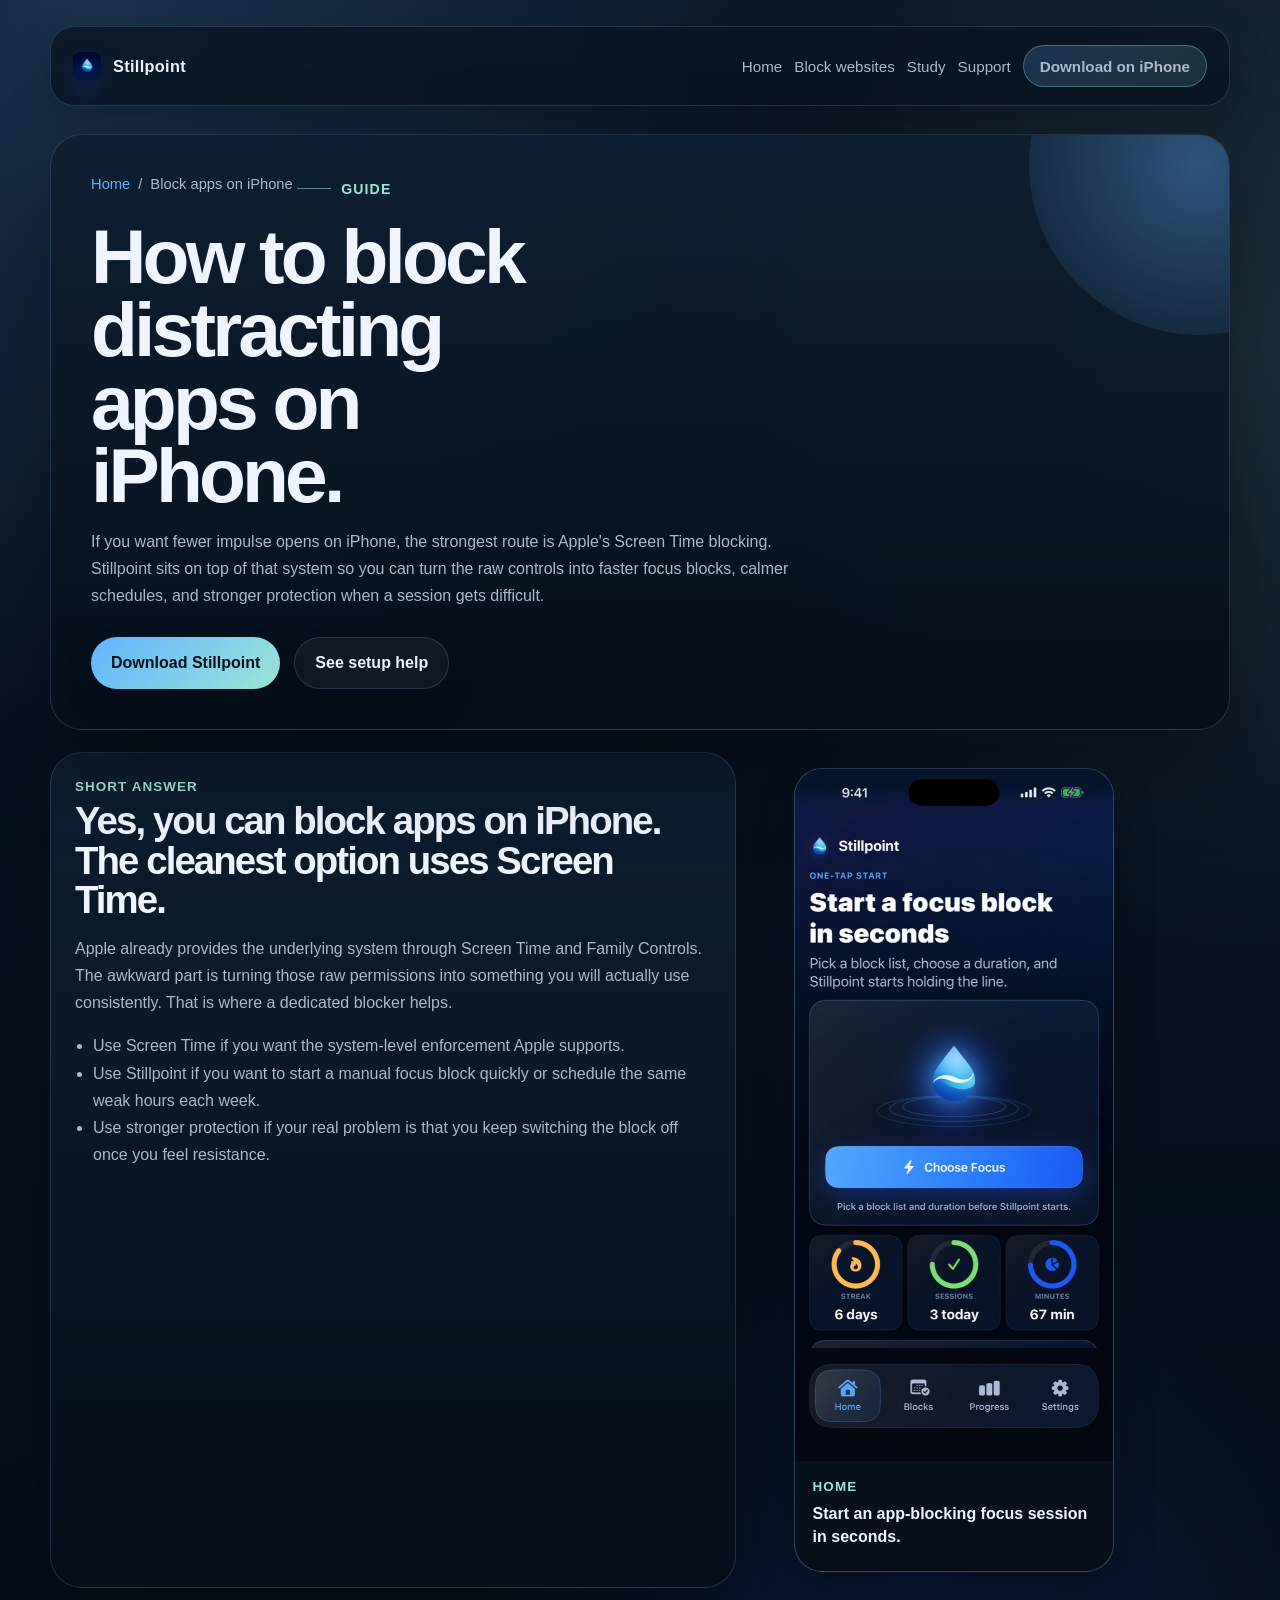
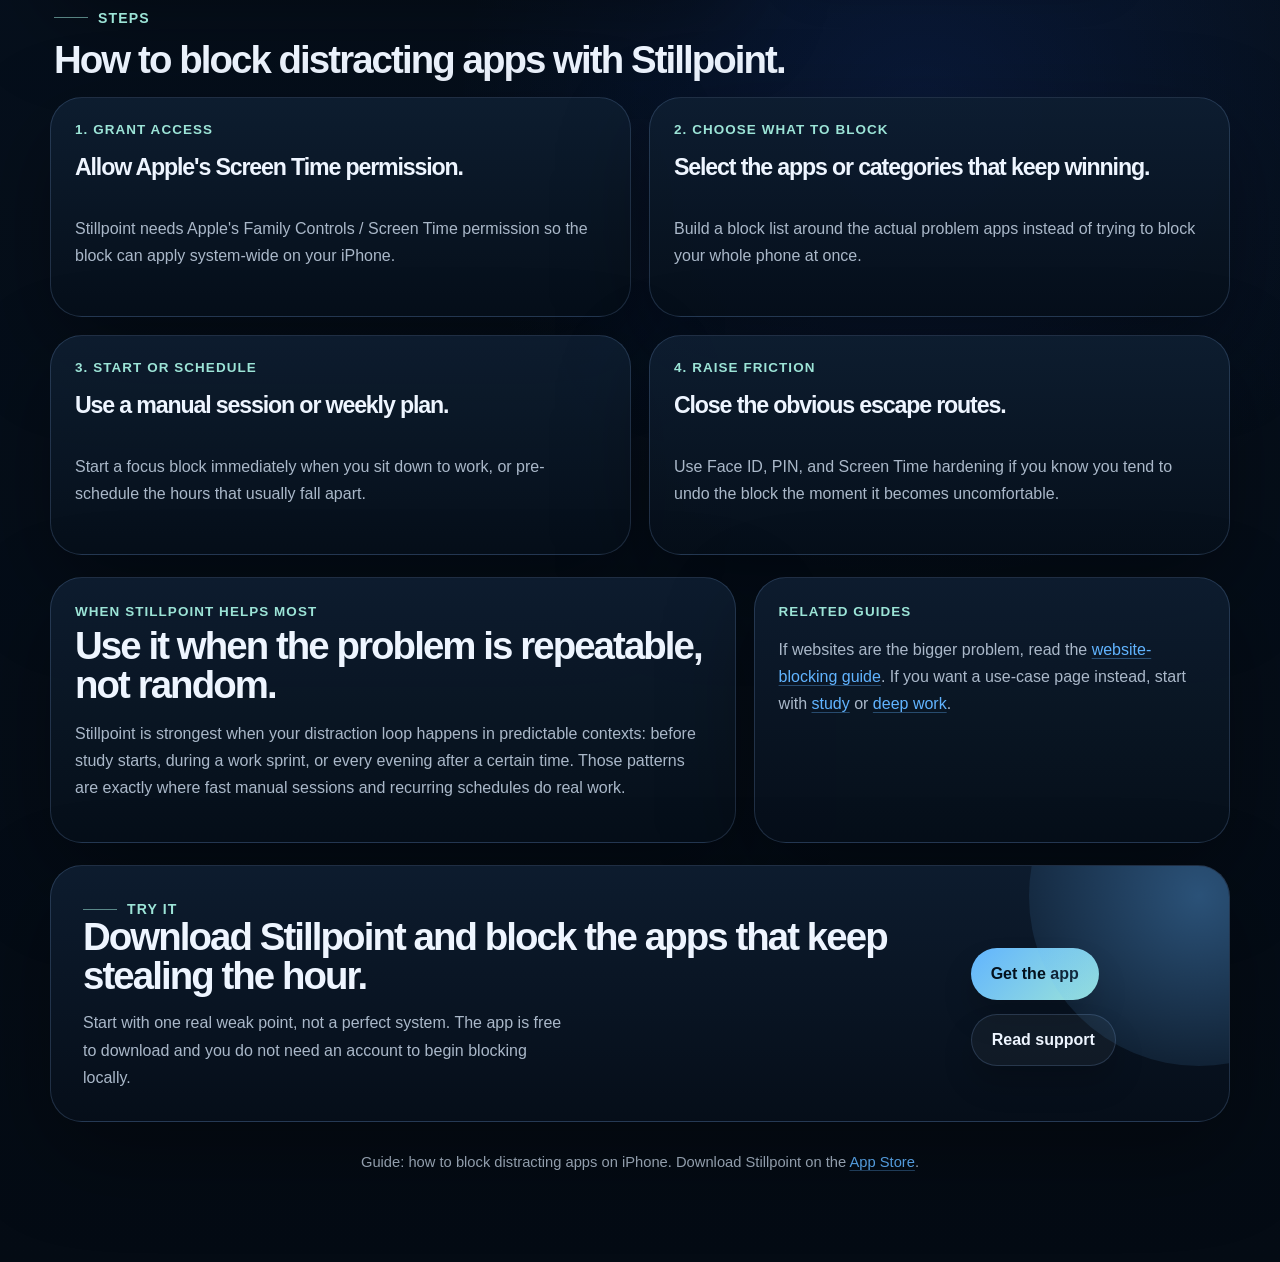
==== block-apps-on-iphone/index.html @ ac5dfe89 "Add evergreen iPhone blocking guides" ====
<!DOCTYPE html>
<html lang="en">
<head>
  <meta charset="utf-8">
  <meta name="viewport" content="width=device-width, initial-scale=1">
  <title>How to Block Distracting Apps on iPhone | Stillpoint Guide</title>
  <meta name="description" content="A practical guide to blocking distracting apps on iPhone with Apple's Screen Time tools, plus when Stillpoint helps with calmer focus blocks and schedules.">
  <meta name="apple-itunes-app" content="app-id=6763879455">
  <link rel="canonical" href="https://oscardowd.github.io/stillpoint-site/block-apps-on-iphone/">
  <link rel="stylesheet" href="../styles.css">
</head>
<body>
  <div class="shell">
    <nav class="nav">
      <a class="brand" href="../">
        <img class="brand-image" src="../assets/brand/stillpoint-mark.png" alt="" width="28" height="28">
        <span>Stillpoint</span>
      </a>
      <div class="nav-links">
        <a href="../">Home</a>
        <a href="../block-websites-on-iphone/">Block websites</a>
        <a href="../study/">Study</a>
        <a href="../support/">Support</a>
        <a class="nav-cta" href="https://apps.apple.com/app/id6763879455" target="_blank" rel="noreferrer">Download on iPhone</a>
      </div>
    </nav>

    <section class="page-hero">
      <div class="hero-copy">
        <div class="breadcrumb"><a href="../">Home</a> / <span>Block apps on iPhone</span></div>
        <div class="eyebrow">Guide</div>
        <h1>How to block distracting apps on iPhone.</h1>
        <p>If you want fewer impulse opens on iPhone, the strongest route is Apple's Screen Time blocking. Stillpoint sits on top of that system so you can turn the raw controls into faster focus blocks, calmer schedules, and stronger protection when a session gets difficult.</p>
        <div class="button-row">
          <a class="button" href="https://apps.apple.com/app/id6763879455" target="_blank" rel="noreferrer">Download Stillpoint</a>
          <a class="button-secondary" href="../support/">See setup help</a>
        </div>
      </div>
    </section>

    <section class="content-grid section-block">
      <article class="content-card">
        <div class="muted-label">Short answer</div>
        <h2>Yes, you can block apps on iPhone. The cleanest option uses Screen Time.</h2>
        <p>Apple already provides the underlying system through Screen Time and Family Controls. The awkward part is turning those raw permissions into something you will actually use consistently. That is where a dedicated blocker helps.</p>
        <ul class="list">
          <li>Use Screen Time if you want the system-level enforcement Apple supports.</li>
          <li>Use Stillpoint if you want to start a manual focus block quickly or schedule the same weak hours each week.</li>
          <li>Use stronger protection if your real problem is that you keep switching the block off once you feel resistance.</li>
        </ul>
      </article>

      <aside class="stack">
        <figure class="shot-card page-shot">
          <img src="../assets/screenshots/home.jpg" alt="Stillpoint Home screen showing a focus block action and weekly stats." decoding="async" width="722" height="1562">
          <figcaption>
            <span class="muted-label">Home</span>
            <strong>Start an app-blocking focus session in seconds.</strong>
          </figcaption>
        </figure>
      </aside>
    </section>

    <section class="section-block">
      <div class="section-heading">
        <div class="eyebrow">Steps</div>
        <h2>How to block distracting apps with Stillpoint.</h2>
      </div>

      <div class="feature-grid">
        <article class="card feature-card">
          <div class="muted-label">1. Grant access</div>
          <h3>Allow Apple's Screen Time permission.</h3>
          <p>Stillpoint needs Apple's Family Controls / Screen Time permission so the block can apply system-wide on your iPhone.</p>
        </article>
        <article class="card feature-card">
          <div class="muted-label">2. Choose what to block</div>
          <h3>Select the apps or categories that keep winning.</h3>
          <p>Build a block list around the actual problem apps instead of trying to block your whole phone at once.</p>
        </article>
        <article class="card feature-card">
          <div class="muted-label">3. Start or schedule</div>
          <h3>Use a manual session or weekly plan.</h3>
          <p>Start a focus block immediately when you sit down to work, or pre-schedule the hours that usually fall apart.</p>
        </article>
        <article class="card feature-card">
          <div class="muted-label">4. Raise friction</div>
          <h3>Close the obvious escape routes.</h3>
          <p>Use Face ID, PIN, and Screen Time hardening if you know you tend to undo the block the moment it becomes uncomfortable.</p>
        </article>
      </div>
    </section>

    <section class="section-block">
      <div class="content-grid">
        <article class="content-card">
          <div class="muted-label">When Stillpoint helps most</div>
          <h2>Use it when the problem is repeatable, not random.</h2>
          <p>Stillpoint is strongest when your distraction loop happens in predictable contexts: before study starts, during a work sprint, or every evening after a certain time. Those patterns are exactly where fast manual sessions and recurring schedules do real work.</p>
        </article>

        <aside class="stack">
          <article class="content-card">
            <div class="muted-label">Related guides</div>
            <p>If websites are the bigger problem, read the <a href="../block-websites-on-iphone/">website-blocking guide</a>. If you want a use-case page instead, start with <a href="../study/">study</a> or <a href="../deep-work/">deep work</a>.</p>
          </article>
        </aside>
      </div>
    </section>

    <section class="cta-band">
      <div>
        <div class="eyebrow">Try it</div>
        <h2>Download Stillpoint and block the apps that keep stealing the hour.</h2>
        <p>Start with one real weak point, not a perfect system. The app is free to download and you do not need an account to begin blocking locally.</p>
      </div>
      <div class="button-row">
        <a class="button" href="https://apps.apple.com/app/id6763879455" target="_blank" rel="noreferrer">Get the app</a>
        <a class="button-secondary" href="../support/">Read support</a>
      </div>
    </section>

    <p class="footer">Guide: how to block distracting apps on iPhone. Download Stillpoint on the <a href="https://apps.apple.com/app/id6763879455" target="_blank" rel="noreferrer">App Store</a>.</p>
  </div>
</body>
</html>
---- styles.css ----
:root {
  --bg: #06101d;
  --bg-deep: #040b14;
  --panel: rgba(11, 23, 39, 0.82);
  --panel-strong: rgba(8, 18, 31, 0.94);
  --panel-soft: rgba(17, 34, 57, 0.72);
  --line: rgba(149, 193, 255, 0.18);
  --line-strong: rgba(149, 193, 255, 0.28);
  --text: #eef5ff;
  --muted: #aab8c9;
  --muted-strong: #c7d4e5;
  --accent: #61b4ff;
  --accent-strong: #9ce4d7;
  --accent-deep: #245dff;
  --success: #88e66c;
  --warm: #ffd27a;
  --shadow: 0 32px 90px rgba(0, 0, 0, 0.34);
  --shadow-soft: 0 16px 40px rgba(0, 0, 0, 0.24);
}

* {
  box-sizing: border-box;
}

html {
  color-scheme: dark;
  scroll-behavior: smooth;
}

body {
  margin: 0;
  min-height: 100vh;
  font-family: "Avenir Next", "SF Pro Display", "Segoe UI", sans-serif;
  color: var(--text);
  background:
    radial-gradient(circle at 8% 0%, rgba(97, 180, 255, 0.18), transparent 24%),
    radial-gradient(circle at 100% 12%, rgba(156, 228, 215, 0.12), transparent 22%),
    radial-gradient(circle at 72% 60%, rgba(36, 93, 255, 0.12), transparent 24%),
    linear-gradient(180deg, #0a1525 0%, var(--bg) 52%, var(--bg-deep) 100%);
}

a {
  color: inherit;
}

p a,
li a {
  color: var(--accent);
  text-decoration-color: rgba(97, 180, 255, 0.34);
  text-underline-offset: 0.18em;
}

p a:hover,
li a:hover,
p a:focus-visible,
li a:focus-visible {
  color: var(--accent-strong);
}

img {
  display: block;
  max-width: 100%;
}

.shell {
  width: min(1180px, calc(100% - 32px));
  margin: 0 auto;
  padding: 26px 0 72px;
}

.nav {
  display: flex;
  align-items: center;
  justify-content: space-between;
  gap: 24px;
  padding: 18px 22px;
  border: 1px solid var(--line);
  border-radius: 24px;
  background: rgba(10, 20, 34, 0.78);
  backdrop-filter: blur(18px);
  box-shadow: var(--shadow-soft);
}

.brand {
  display: inline-flex;
  align-items: center;
  gap: 12px;
  font-size: 1.02rem;
  font-weight: 700;
  letter-spacing: 0.02em;
  text-decoration: none;
}

.brand-image {
  width: 28px;
  height: 28px;
  border-radius: 8px;
  box-shadow: 0 14px 28px rgba(36, 93, 255, 0.18);
}

.nav-links {
  display: flex;
  flex-wrap: wrap;
  align-items: center;
  justify-content: flex-end;
  gap: 12px;
}

.nav-links a {
  color: var(--muted);
  font-size: 0.95rem;
  text-decoration: none;
}

.nav-links a:hover,
.nav-links a:focus-visible {
  color: var(--text);
}

.nav-cta {
  display: inline-flex;
  align-items: center;
  justify-content: center;
  min-height: 42px;
  padding: 0 16px;
  border-radius: 999px;
  border: 1px solid rgba(156, 228, 215, 0.34);
  background: linear-gradient(135deg, rgba(97, 180, 255, 0.2), rgba(156, 228, 215, 0.14));
  color: var(--text);
  font-weight: 700;
}

.hero,
.page-hero,
.card,
.content-card,
.proof-card,
.cta-band,
.trust-strip {
  border: 1px solid var(--line);
  border-radius: 32px;
  background: linear-gradient(180deg, rgba(14, 30, 49, 0.92), rgba(6, 15, 26, 0.92));
  box-shadow: var(--shadow);
}

.hero,
.page-hero {
  margin-top: 28px;
  padding: 40px;
  position: relative;
  overflow: hidden;
}

.hero::after,
.page-hero::after,
.cta-band::after {
  content: "";
  position: absolute;
  right: -140px;
  top: -140px;
  width: 340px;
  height: 340px;
  border-radius: 50%;
  background: radial-gradient(circle, rgba(97, 180, 255, 0.36), rgba(97, 180, 255, 0));
  pointer-events: none;
}

.hero-home::before {
  content: "";
  position: absolute;
  inset: auto auto 16px 16px;
  width: 180px;
  height: 180px;
  border-radius: 50%;
  background: radial-gradient(circle, rgba(36, 93, 255, 0.18), rgba(36, 93, 255, 0));
  filter: blur(10px);
  pointer-events: none;
}

.hero-grid {
  display: grid;
  grid-template-columns: minmax(0, 1.05fr) minmax(320px, 0.95fr);
  gap: 28px;
  align-items: center;
}

.hero-copy {
  max-width: 700px;
  position: relative;
  z-index: 1;
}

.hero-aside {
  position: relative;
  z-index: 1;
  display: grid;
  gap: 16px;
}

.eyebrow {
  display: inline-flex;
  align-items: center;
  gap: 10px;
  color: var(--accent-strong);
  font-size: 0.88rem;
  font-weight: 700;
  letter-spacing: 0.08em;
  text-transform: uppercase;
}

.eyebrow::before {
  content: "";
  width: 34px;
  height: 1px;
  background: rgba(156, 228, 215, 0.55);
}

h1,
h2,
h3 {
  margin: 0;
  letter-spacing: -0.05em;
}

h1 {
  margin-top: 18px;
  max-width: 11ch;
  font-size: clamp(3rem, 6vw, 5.2rem);
  line-height: 0.95;
}

h2 {
  font-size: clamp(1.9rem, 3vw, 3rem);
  line-height: 1.02;
}

h3 {
  font-size: 1.45rem;
  line-height: 1.1;
}

p,
li {
  color: var(--muted);
  line-height: 1.7;
  font-size: 1rem;
}

.hero p {
  max-width: 62ch;
  margin: 18px 0 0;
  font-size: 1.05rem;
}

.hero-pills {
  display: flex;
  flex-wrap: wrap;
  gap: 10px;
  margin-top: 24px;
}

.pill {
  padding: 10px 14px;
  border: 1px solid rgba(149, 193, 255, 0.2);
  border-radius: 999px;
  background: rgba(255, 255, 255, 0.04);
  color: var(--muted-strong);
  font-size: 0.92rem;
  line-height: 1.2;
}

.button-row {
  display: flex;
  flex-wrap: wrap;
  gap: 14px;
  margin-top: 28px;
}

.button,
.button-secondary {
  display: inline-flex;
  align-items: center;
  justify-content: center;
  gap: 10px;
  min-height: 52px;
  padding: 0 20px;
  border-radius: 999px;
  text-decoration: none;
  font-weight: 700;
  box-shadow: 0 18px 30px rgba(0, 0, 0, 0.18);
}

.button {
  background: linear-gradient(135deg, var(--accent), var(--accent-strong));
  color: #04111d;
}

.button-secondary {
  border: 1px solid var(--line);
  color: var(--text);
  background: rgba(255, 255, 255, 0.04);
}

.hero-meta {
  margin-top: 16px;
  color: var(--muted-strong);
  font-size: 0.94rem;
}

.device-card,
.shot-card {
  border: 1px solid var(--line-strong);
  border-radius: 28px;
  background: linear-gradient(180deg, rgba(16, 33, 55, 0.92), rgba(7, 15, 26, 0.96));
  overflow: hidden;
  box-shadow: var(--shadow-soft);
}

.device-card img,
.shot-card img {
  width: 100%;
  height: auto;
}

.device-card-featured {
  transform: translateY(6px);
}

.proof-card,
.card,
.content-card {
  padding: 24px;
}

.muted-label {
  display: inline-block;
  font-size: 0.84rem;
  font-weight: 700;
  letter-spacing: 0.08em;
  text-transform: uppercase;
  color: var(--accent-strong);
}

.trust-strip {
  display: grid;
  grid-template-columns: repeat(3, minmax(0, 1fr));
  gap: 18px;
  margin-top: 22px;
  padding: 20px 24px;
}

.trust-item {
  display: grid;
  gap: 8px;
}

.trust-kicker {
  color: var(--accent);
  font-size: 0.9rem;
  font-weight: 700;
}

.trust-item strong {
  color: var(--text);
  font-size: 1rem;
  line-height: 1.45;
}

.section-block {
  margin-top: 22px;
}

.section-heading {
  display: grid;
  gap: 14px;
  margin-bottom: 18px;
  padding: 0 4px;
}

.section-heading p {
  max-width: 70ch;
  margin: 0;
}

.feature-grid {
  display: grid;
  grid-template-columns: repeat(2, minmax(0, 1fr));
  gap: 18px;
}

.feature-card {
  display: grid;
  gap: 12px;
  min-height: 220px;
}

.showcase-grid {
  display: grid;
  grid-template-columns: repeat(4, minmax(0, 1fr));
  gap: 18px;
}

.card-link {
  display: block;
  color: inherit;
  text-decoration: none;
}

.card-link:hover .link-card,
.card-link:focus-visible .link-card {
  border-color: rgba(156, 228, 215, 0.34);
  transform: translateY(-2px);
}

.link-card {
  display: grid;
  gap: 12px;
  min-height: 220px;
  transition: transform 160ms ease, border-color 160ms ease;
}

.link-card .link-card-foot {
  display: inline-flex;
  align-items: center;
  gap: 8px;
  margin-top: auto;
  color: var(--accent);
  font-weight: 700;
}

.breadcrumb {
  display: inline-flex;
  flex-wrap: wrap;
  gap: 8px;
  margin-bottom: 10px;
  color: var(--muted);
  font-size: 0.92rem;
}

.breadcrumb a {
  color: var(--accent);
  text-decoration: none;
}

.page-shot {
  max-width: 320px;
}

.shot-card figcaption {
  display: grid;
  gap: 8px;
  padding: 18px 18px 22px;
}

.shot-card strong {
  color: var(--text);
  font-size: 1rem;
  line-height: 1.45;
}

.content-grid {
  display: grid;
  grid-template-columns: minmax(0, 1.18fr) minmax(300px, 0.82fr);
  gap: 18px;
}

.stack {
  display: grid;
  gap: 18px;
}

.list {
  margin: 16px 0 0;
  padding-left: 18px;
}

.faq-grid {
  display: grid;
  grid-template-columns: repeat(2, minmax(0, 1fr));
  gap: 18px;
}

.faq-card {
  display: grid;
  gap: 12px;
}

.faq-card h3,
.content-card h2,
.proof-card h2 {
  margin-top: 6px;
}

.cta-band {
  position: relative;
  display: flex;
  align-items: center;
  justify-content: space-between;
  gap: 24px;
  margin-top: 22px;
  padding: 30px 32px;
  overflow: hidden;
}

.cta-band p {
  max-width: 54ch;
  margin: 14px 0 0;
}

.footer {
  margin-top: 28px;
  color: var(--muted);
  font-size: 0.92rem;
  text-align: center;
}

.footer a {
  color: var(--accent);
}

@media (max-width: 1080px) {
  .hero-grid,
  .content-grid {
    grid-template-columns: 1fr;
  }

  .showcase-grid {
    grid-template-columns: repeat(2, minmax(0, 1fr));
  }
}

@media (max-width: 860px) {
  .shell {
    width: min(100%, calc(100% - 24px));
    padding-top: 18px;
    padding-bottom: 52px;
  }

  .nav {
    align-items: flex-start;
    flex-direction: column;
  }

  .nav-links {
    justify-content: flex-start;
  }

  .hero,
  .page-hero,
  .card,
  .content-card,
  .proof-card,
  .cta-band,
  .trust-strip {
    border-radius: 26px;
  }

  .hero,
  .page-hero {
    padding: 28px 24px;
  }

  .feature-grid,
  .faq-grid,
  .showcase-grid,
  .trust-strip {
    grid-template-columns: 1fr;
  }

  .cta-band {
    flex-direction: column;
    align-items: flex-start;
    padding: 28px 24px;
  }
}

@media (max-width: 640px) {
  h1 {
    max-width: 10ch;
    font-size: clamp(2.5rem, 12vw, 3.5rem);
  }

  h2 {
    font-size: 1.8rem;
  }

  h3 {
    font-size: 1.3rem;
  }

  .button,
  .button-secondary,
  .nav-cta {
    width: 100%;
  }

  .button-row {
    width: 100%;
  }

  .button-row > * {
    flex: 1 1 100%;
  }
}
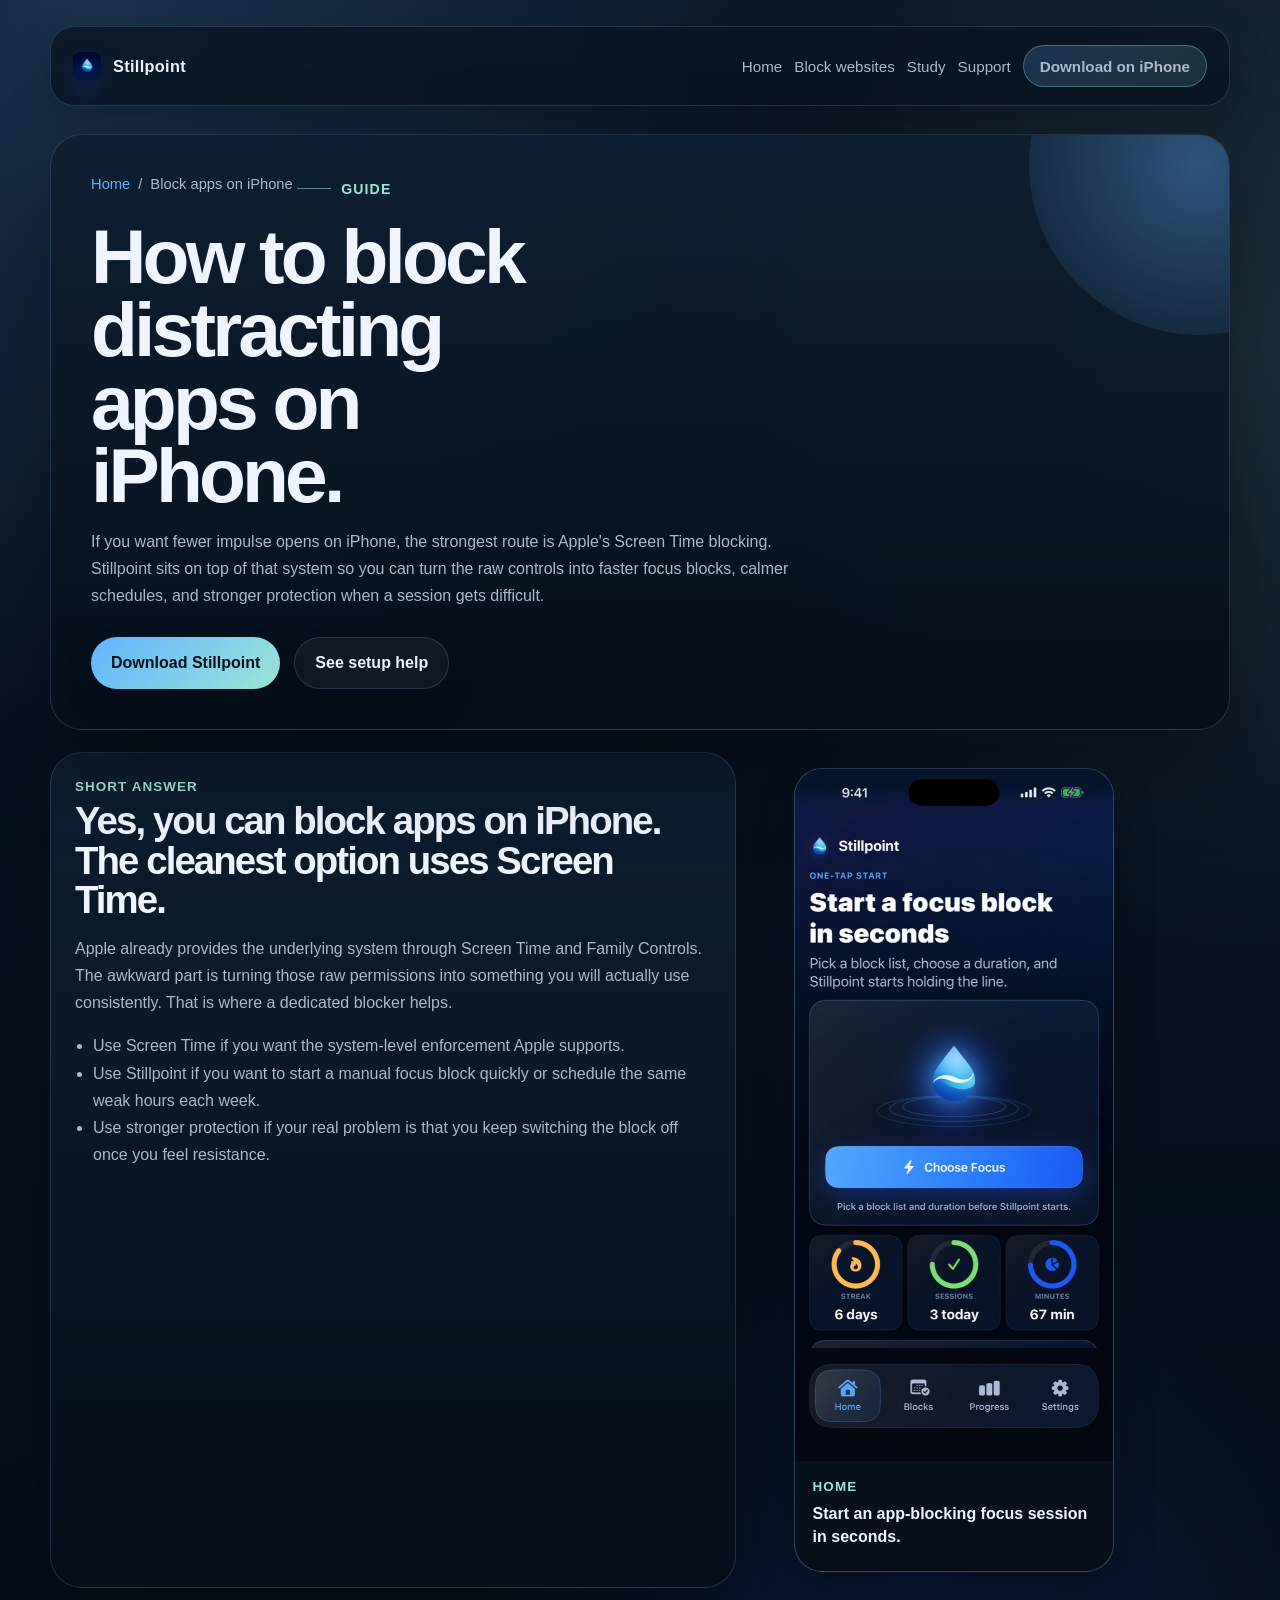
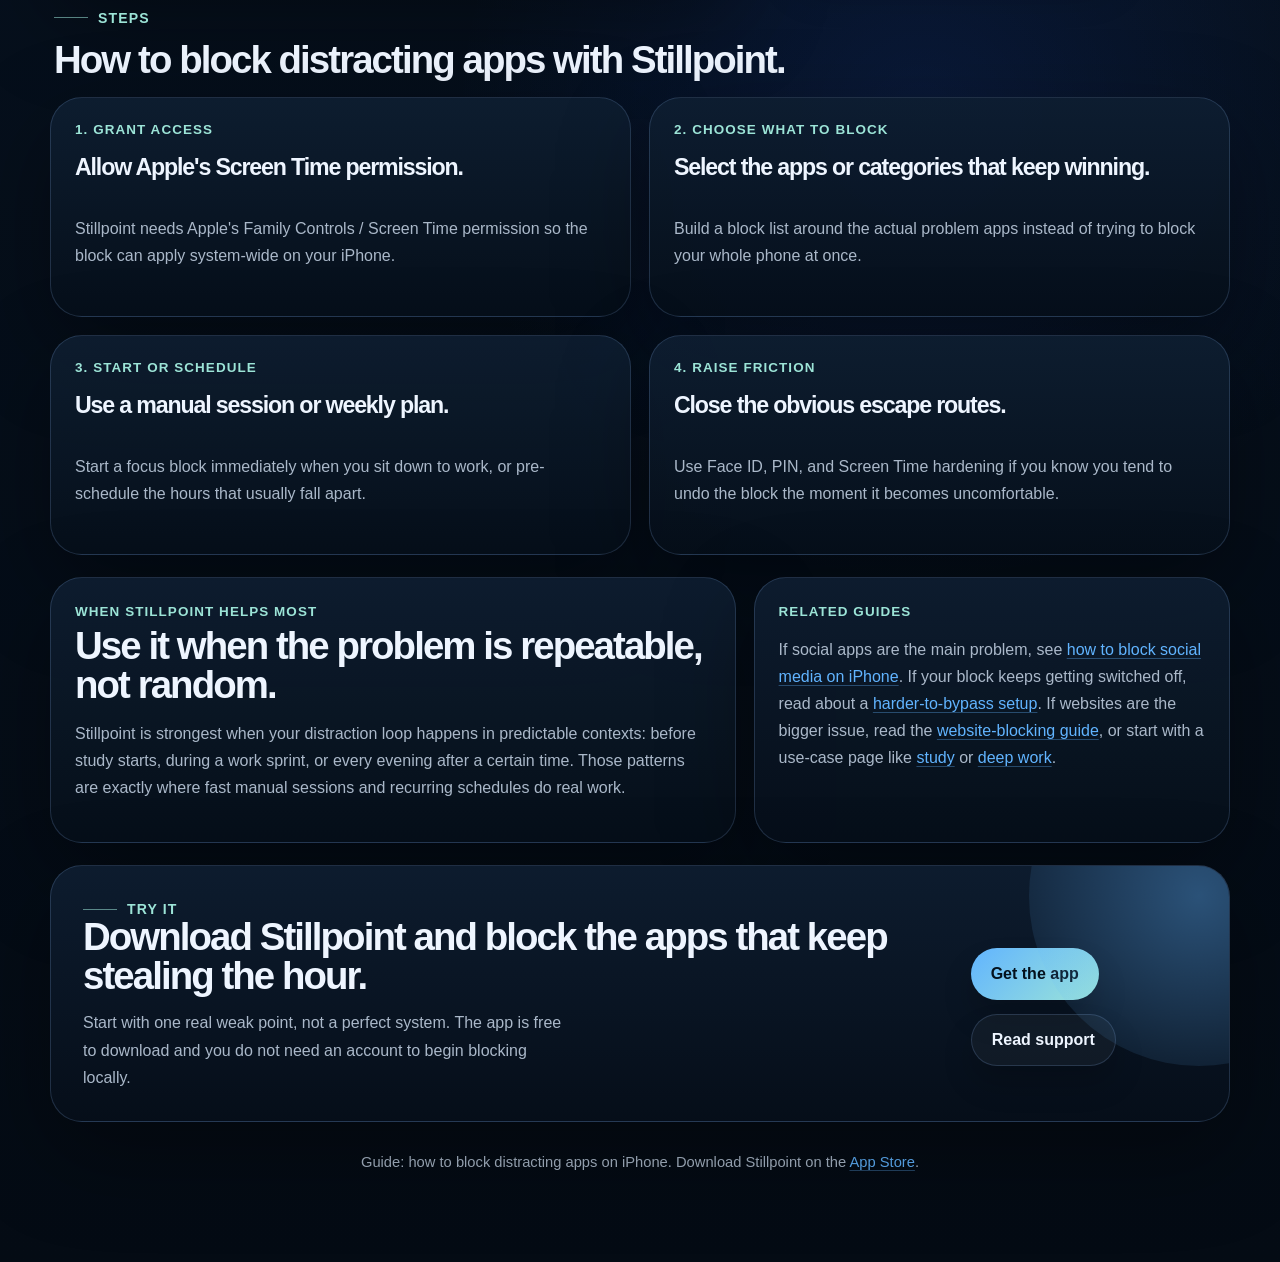
==== commit 95fe25b8: "Add high-intent SEO pages for app blocking and social media New organic-discovery landing pages targ" ====
--- a/block-apps-on-iphone/index.html
+++ b/block-apps-on-iphone/index.html
@@ -6,6 +6,19 @@
   <title>How to Block Distracting Apps on iPhone | Stillpoint Guide</title>
   <meta name="description" content="A practical guide to blocking distracting apps on iPhone with Apple's Screen Time tools, plus when Stillpoint helps with calmer focus blocks and schedules.">
   <meta name="apple-itunes-app" content="app-id=6763879455">
+  <meta property="og:type" content="website">
+  <meta property="og:site_name" content="Stillpoint">
+  <meta property="og:title" content="How to Block Distracting Apps on iPhone | Stillpoint Guide">
+  <meta property="og:description" content="A practical guide to blocking distracting apps on iPhone with Apple's Screen Time tools.">
+  <meta property="og:url" content="https://oscardowd.github.io/stillpoint-site/block-apps-on-iphone/">
+  <meta property="og:image" content="https://oscardowd.github.io/stillpoint-site/assets/social/block-apps-on-iphone.jpg">
+  <meta property="og:image:width" content="1200">
+  <meta property="og:image:height" content="630">
+  <meta property="og:image:alt" content="Stillpoint guide social card for blocking distracting apps on iPhone.">
+  <meta name="twitter:card" content="summary_large_image">
+  <meta name="twitter:title" content="How to Block Distracting Apps on iPhone | Stillpoint Guide">
+  <meta name="twitter:description" content="Use Apple's Screen Time tools through a calmer flow built for fast focus blocks and repeat weak hours.">
+  <meta name="twitter:image" content="https://oscardowd.github.io/stillpoint-site/assets/social/block-apps-on-iphone.jpg">
   <link rel="canonical" href="https://oscardowd.github.io/stillpoint-site/block-apps-on-iphone/">
   <link rel="stylesheet" href="../styles.css">
 </head>
@@ -102,7 +115,7 @@
         <aside class="stack">
           <article class="content-card">
             <div class="muted-label">Related guides</div>
-            <p>If websites are the bigger problem, read the <a href="../block-websites-on-iphone/">website-blocking guide</a>. If you want a use-case page instead, start with <a href="../study/">study</a> or <a href="../deep-work/">deep work</a>.</p>
+            <p>If social apps are the main problem, see <a href="../block-social-media-on-iphone/">how to block social media on iPhone</a>. If your block keeps getting switched off, read about a <a href="../app-blocker-you-cant-bypass/">harder-to-bypass setup</a>. If websites are the bigger issue, read the <a href="../block-websites-on-iphone/">website-blocking guide</a>, or start with a use-case page like <a href="../study/">study</a> or <a href="../deep-work/">deep work</a>.</p>
           </article>
         </aside>
       </div>
